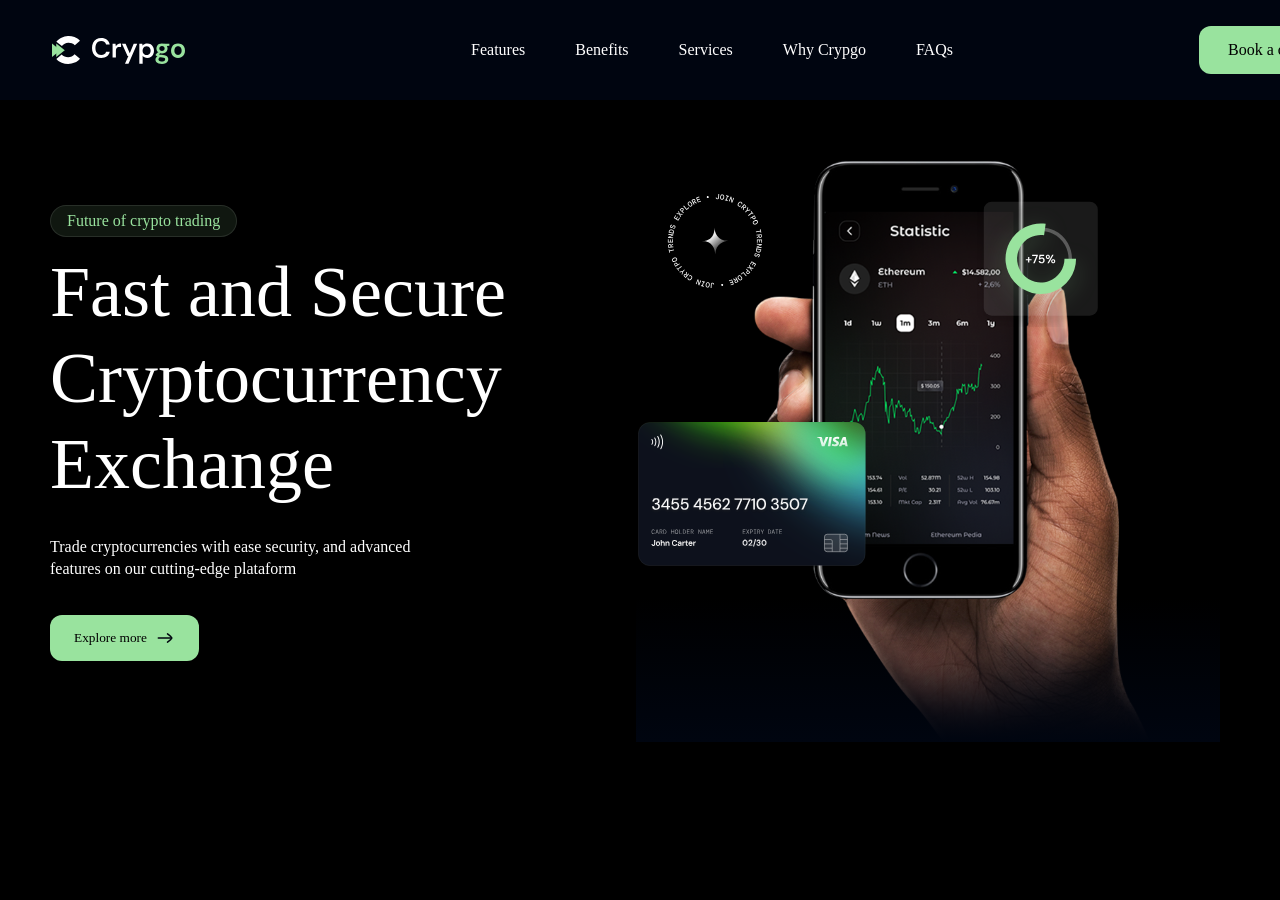
==== index.html @ 92fb756a "Firts commit" ====
<!DOCTYPE html>
<html lang="en">
<head>
    <meta charset="UTF-8">
    <meta name="viewport" content="width=device-width, initial-scale=1.0">
    <link rel="stylesheet" href="css/index.css">
    <link href="https://db.onlinewebfonts.com/c/8e0b31f0eee724ce98d62a064ea20dd0?family=DM+Sans+Medium" rel="stylesheet" type="text/css"/>
    <title>Document</title>
</head>
<body>
    <nav class="navbar">
        <div class="crypgo_logo">
            <img src="/assets/Logo.svg" alt="" srcset="">
        </div>
        <div class="nav_content">
            <ol>
                <li>Features</li>
                <li>Benefits</li>
                <li>Services</li>
                <li>Why Crypgo</li>
                <li>FAQs</li>
            </ol>
        </div>
        <div>
            <button class="nav_button">Book a call</button>
        </div>
    </nav>
    <section>
        <div class="left">
            <div class="info">
                <div class="badge">
                    <span>Future of crypto trading</span>
                </div>
                <span class="main_text">Fast and Secure <br/> Cryptocurrency <br/> Exchange </span>
                <p>Trade cryptocurrencies with ease security, and advanced <br/> features on our cutting-edge plataform</p>
            </div>
            <button class="left_button">
                Explore more <img src="assets/Right arrow.svg" alt="" srcset="">
            </button>
        </div>
            <div class="right">
                <img class="curve_text" src="assets/curve text.svg" alt="">
                <img class="visa_card" src="assets/Cart Gradient 2.svg" alt="">
                <img class="chart_circle" src="assets/Frame 34.svg" alt="">
    
                <div class="phone_wrapper">
                    <img class="phone" src="assets/Layer-51 2.svg" alt="">
                </div>
</div>
    </section>
</body>
</html>
---- css/index.css ----
body{
    margin:0;
    background-color: black;
    font-family: "DM Sans Medium";
}
.navbar{
    display: flex;
    align-items: center;
    justify-content: space-between; 
    height: 100px;
    max-width: 1300px;
    width: 100%;
    margin: 0 auto;
    background-color: #000510;
    padding: 0px 50px;
}
.crypgo_logo{
    height: 32px;
    width: 135px;

}
.nav_content{
    height: 19px;
    width: 443px;
    display: flex;
    justify-content: center;
    align-items: center;
}
.nav_button{
    height: 48px;
    width: 131px;
    padding: 13px 24px 13px 24px;
    background-color: #99e39e;
    border-radius: 12px;
    border: none;
    font-family: inherit;
    font-size: medium;
}
ol{
    display: flex;
    gap: 50px;
    list-style-type: none;
}
li{
    color: white;
    text-wrap: nowrap;
}
section{
    display: flex;
    align-items: center;
    justify-content: space-between;
    max-height: 654px;
    height: 100%;
    width: 100%;
    max-width: 1300px;
    margin: 0 auto;
}
.left{
    display: flex;
    flex-direction: column;
    align-items: flex-start;
    max-width: 588px;
    width: 100%;
    height: 100%;
    max-height: 445px;
    padding-top: 72px;
    padding-right: 50px;
    padding-left: 50px;
}
.info{
    display: flex;
    flex-direction: column;
    align-items: flex-start;
    gap: 12px;
}
.badge{
    padding-top: 6px;
    padding-right: 16px;
    padding-bottom: 6px;
    padding-left: 16px;
    gap: 8px;
    border-radius: 999px;
    border: 1px solid #FFFFFF1A;
    color: #99e39e;
    background-color: #99e39e1A ;

}
.main_text{
    color: white;
    font-weight: 500;
    font-style: Medium;
    font-size: 72px;
    line-height: 120%;
    letter-spacing: -0.6%;
}
p{
    color: white;
    font-weight: 400;
    font-style: 9pt Regular;
    font-size: 16px;
    line-height: 140%;
    letter-spacing: 0%;
    margin-bottom: 35px;
}
.left_button{
    display: flex;
    align-items: center;
    width: 178;
    height: 48;
    padding-top: 13px;
    padding-right: 24px;
    padding-bottom: 13px;
    padding-left: 24px;
    gap: 8px;
    border: none;
    border-radius: 12px;
    background-color: #99e39e;
    font-family: inherit;
    font-family: inherit;

}

.right {
    width: 100%;
    max-width: 584px;
    height: 582px; 
    position: relative;

}


.curve_text {
    position: absolute;
    top: 16%;
    left: -5%; 
    z-index: 2;
}

.visa_card {
    position: absolute;
    bottom: 20%;
    left: -10%; 
    z-index: 10; 
}

.chart_circle {
    position: absolute;
    top: 17%;
    right: 30%;
    z-index: 10; 
}

.phone_wrapper {
    position: absolute;
    display: flex;
    justify-content: center;
    align-items: center; 
    bottom: 0;
    right: 60px;
    top: 60px;
    height: 100%;
    width: 100%;
    z-index: 1; 
}

.phone {
    width: 100%;
    height: 100%;
    object-fit: cover; 
    object-position: bottom center; 
}


.phone_wrapper::after {
    position: absolute;
    content: '';
    height: 25%; 
    width: 100%;
    bottom: 0;
    background: linear-gradient(to top, #000510, transparent);
    z-index: 5; 
}
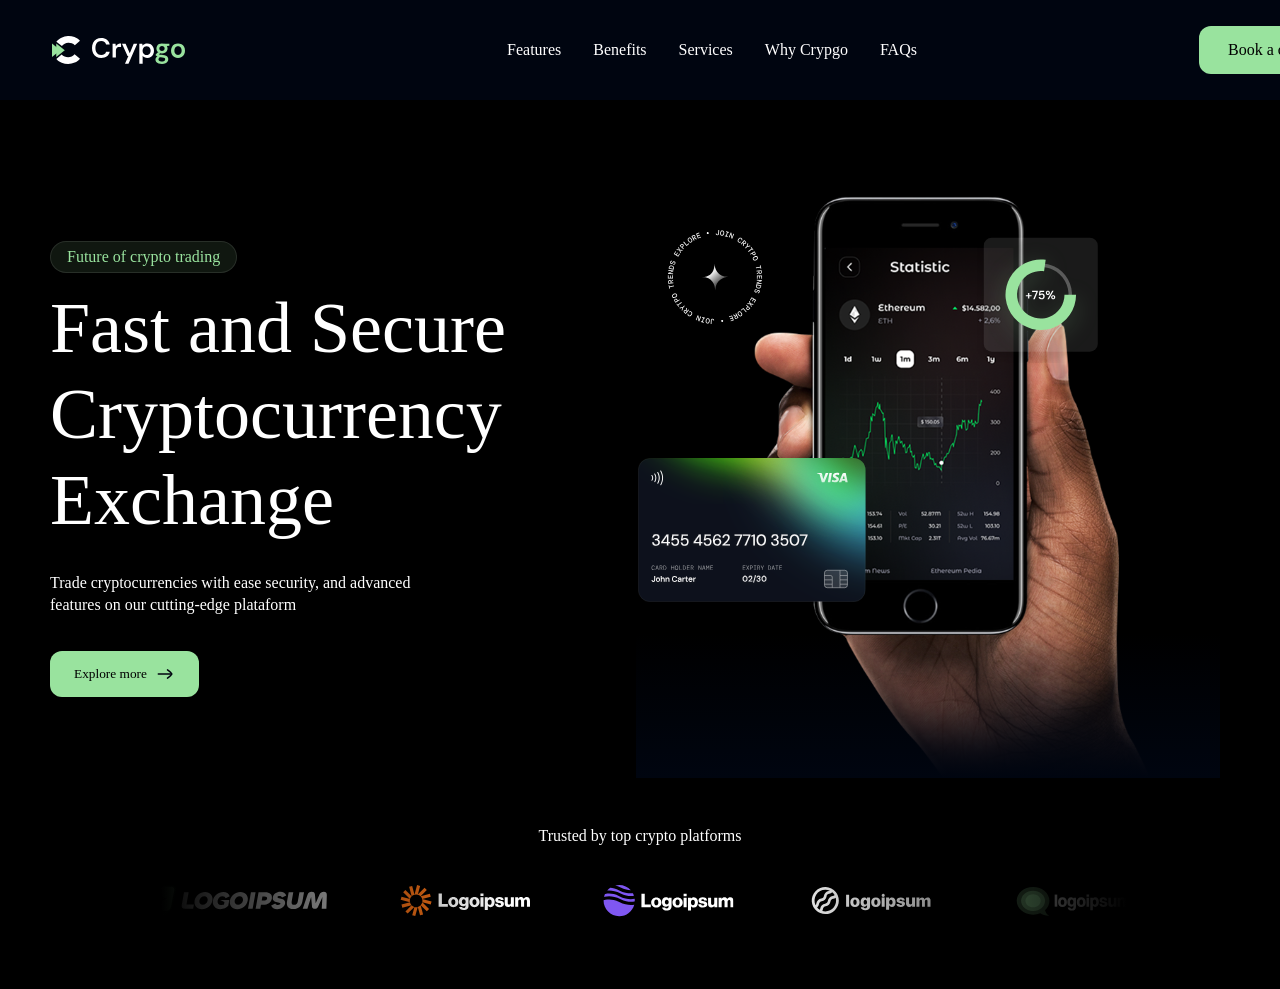
==== commit 281dffea: "feat: add logo" ====
--- a/index.html
+++ b/index.html
@@ -46,7 +46,19 @@
                 <div class="phone_wrapper">
                     <img class="phone" src="assets/Layer-51 2.svg" alt="">
                 </div>
-</div>
+            </div>
     </section>
+    <div class="trusted">
+        <div class="logo">
+            <span>Trusted by top crypto platforms</span>
+            <div class="logo_container">
+                <img class="logo_size fipsum" src="assets/Frame.svg" alt="" srcset="">
+                <img class="logo_size" src="assets/logo-55.svg" alt="" srcset="">
+                <img class="logo_size" src="assets/logo-51.svg" alt="">
+                <img class="logo_size" src="assets/logo-7.svg" alt="">
+                <img class="logo_size" src="assets/logo-28.svg" alt="" srcset="">
+            </div>
+        </div>
+    </div>
 </body>
 </html>
--- a/css/index.css
+++ b/css/index.css
@@ -38,7 +38,7 @@
 }
 ol{
     display: flex;
-    gap: 50px;
+    gap: 32px;
     list-style-type: none;
 }
 li{
@@ -49,7 +49,7 @@
     display: flex;
     align-items: center;
     justify-content: space-between;
-    max-height: 654px;
+    min-height: 654px;
     height: 100%;
     width: 100%;
     max-width: 1300px;
@@ -179,4 +179,70 @@
     bottom: 0;
     background: linear-gradient(to top, #000510, transparent);
     z-index: 5; 
+}
+.trusted{
+    width: 100%;
+    gap: 32px;
+    padding-top: 72px;
+    padding-bottom: 72px;
+    margin: 0 auto;
+}
+.logo{
+    display: flex;
+    justify-content: center;
+    align-items: center;
+    flex-direction: column;
+    width: 100%;
+    gap: 40px;
+
+}
+.logo span {
+    color: white;
+    font-weight: 500;
+    font-style: Medium;
+    font-size: 16px;
+    line-height: 120%;
+    letter-spacing: -2%;
+
+}
+.logo_size{
+    width: 131px;
+    height: 32px;
+
+}
+.logo_size.fipsum{
+    width: 187.31707763671875px;
+    height: 32px;
+}
+.logo_container{
+    display: flex;
+    justify-content: center;
+    align-items: center;
+    position: relative;
+    max-width: 1300px;
+    width: 100%;
+    height: 32px;
+    gap: 72px;
+}
+.logo_container::before{
+    content: '';
+    position: absolute;
+    top: 0;
+    bottom: 0;
+    left: 0;
+    width: 40%;
+    pointer-events: none;
+    z-index: 2;
+    background: linear-gradient(to right, #000000 0%, #000000 31.5%, transparent 100%);
+}
+.logo_container::after{
+    content: '';
+    position: absolute;
+    top: 0;
+    bottom: 0;
+    right: 0;
+    width: 40%;
+    pointer-events: none;
+    z-index: 2;
+    background: linear-gradient(to left, #000000 0%, #000000 30%, transparent 100%);
 }
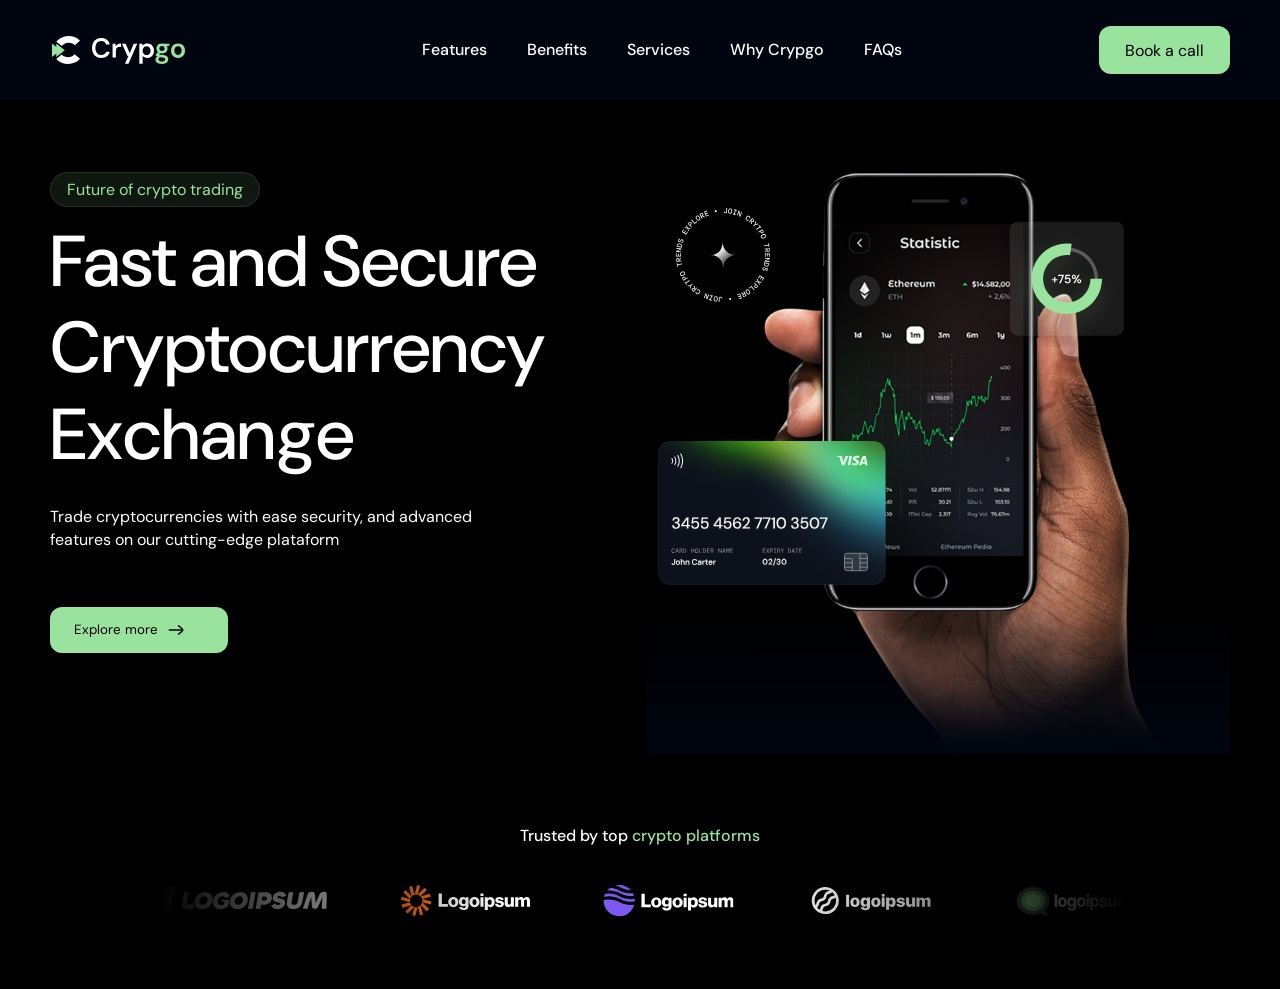
==== commit 4279a6e0: "chore:elemnts centered" ====
--- a/index.html
+++ b/index.html
@@ -4,7 +4,7 @@
     <meta charset="UTF-8">
     <meta name="viewport" content="width=device-width, initial-scale=1.0">
     <link rel="stylesheet" href="css/index.css">
-    <link href="https://db.onlinewebfonts.com/c/8e0b31f0eee724ce98d62a064ea20dd0?family=DM+Sans+Medium" rel="stylesheet" type="text/css"/>
+    <link href="https://fonts.googleapis.com/css2?family=DM+Sans:opsz,wght@9..40,500&display=swap" rel="stylesheet">
     <title>Document</title>
 </head>
 <body>
@@ -50,7 +50,7 @@
     </section>
     <div class="trusted">
         <div class="logo">
-            <span>Trusted by top crypto platforms</span>
+            <span class="white_text">Trusted by top <span class="green_text">crypto platforms</span></span>
             <div class="logo_container">
                 <img class="logo_size fipsum" src="assets/Frame.svg" alt="" srcset="">
                 <img class="logo_size" src="assets/logo-55.svg" alt="" srcset="">
--- a/css/index.css
+++ b/css/index.css
@@ -1,7 +1,10 @@
+*{
+    box-sizing: border-box;
+}
 body{
     margin:0;
     background-color: black;
-    font-family: "DM Sans Medium";
+    font-family: "DM Sans";
 }
 .navbar{
     display: flex;
@@ -38,22 +41,30 @@
 }
 ol{
     display: flex;
-    gap: 32px;
     list-style-type: none;
 }
 li{
     color: white;
     text-wrap: nowrap;
+    margin: 20px;
+    font-family: DM Sans;
+font-weight: 500;
+font-style: Medium;
+font-size: 16px;
+leading-trim: NONE;
+line-height: 120%;
+letter-spacing: -2%;
+
 }
 section{
     display: flex;
-    align-items: center;
     justify-content: space-between;
     min-height: 654px;
-    height: 100%;
+    height: 654px;
     width: 100%;
     max-width: 1300px;
     margin: 0 auto;
+    padding: 72px 50px 0px 50px;
 }
 .left{
     display: flex;
@@ -63,9 +74,7 @@
     width: 100%;
     height: 100%;
     max-height: 445px;
-    padding-top: 72px;
-    padding-right: 50px;
-    padding-left: 50px;
+    gap: 40px;
 }
 .info{
     display: flex;
@@ -100,13 +109,12 @@
     font-size: 16px;
     line-height: 140%;
     letter-spacing: 0%;
-    margin-bottom: 35px;
 }
 .left_button{
     display: flex;
     align-items: center;
-    width: 178;
-    height: 48;
+    width: 178px;
+    height: 48px;
     padding-top: 13px;
     padding-right: 24px;
     padding-bottom: 13px;
@@ -131,22 +139,22 @@
 
 .curve_text {
     position: absolute;
-    top: 16%;
-    left: -5%; 
+    top: 6%;
+    left: 5%; 
     z-index: 2;
 }
 
 .visa_card {
     position: absolute;
-    bottom: 20%;
-    left: -10%; 
+    bottom: 29%;
+    left: 2%; 
     z-index: 10; 
 }
 
 .chart_circle {
     position: absolute;
-    top: 17%;
-    right: 30%;
+    top: 8%;
+    right: 17%;
     z-index: 10; 
 }
 
@@ -155,9 +163,7 @@
     display: flex;
     justify-content: center;
     align-items: center; 
-    bottom: 0;
-    right: 60px;
-    top: 60px;
+
     height: 100%;
     width: 100%;
     z-index: 1; 
@@ -196,7 +202,7 @@
     gap: 40px;
 
 }
-.logo span {
+.logo .white_text{
     color: white;
     font-weight: 500;
     font-style: Medium;
@@ -245,4 +251,7 @@
     pointer-events: none;
     z-index: 2;
     background: linear-gradient(to left, #000000 0%, #000000 30%, transparent 100%);
+}
+.green_text{
+    color: #99e39e;
 }
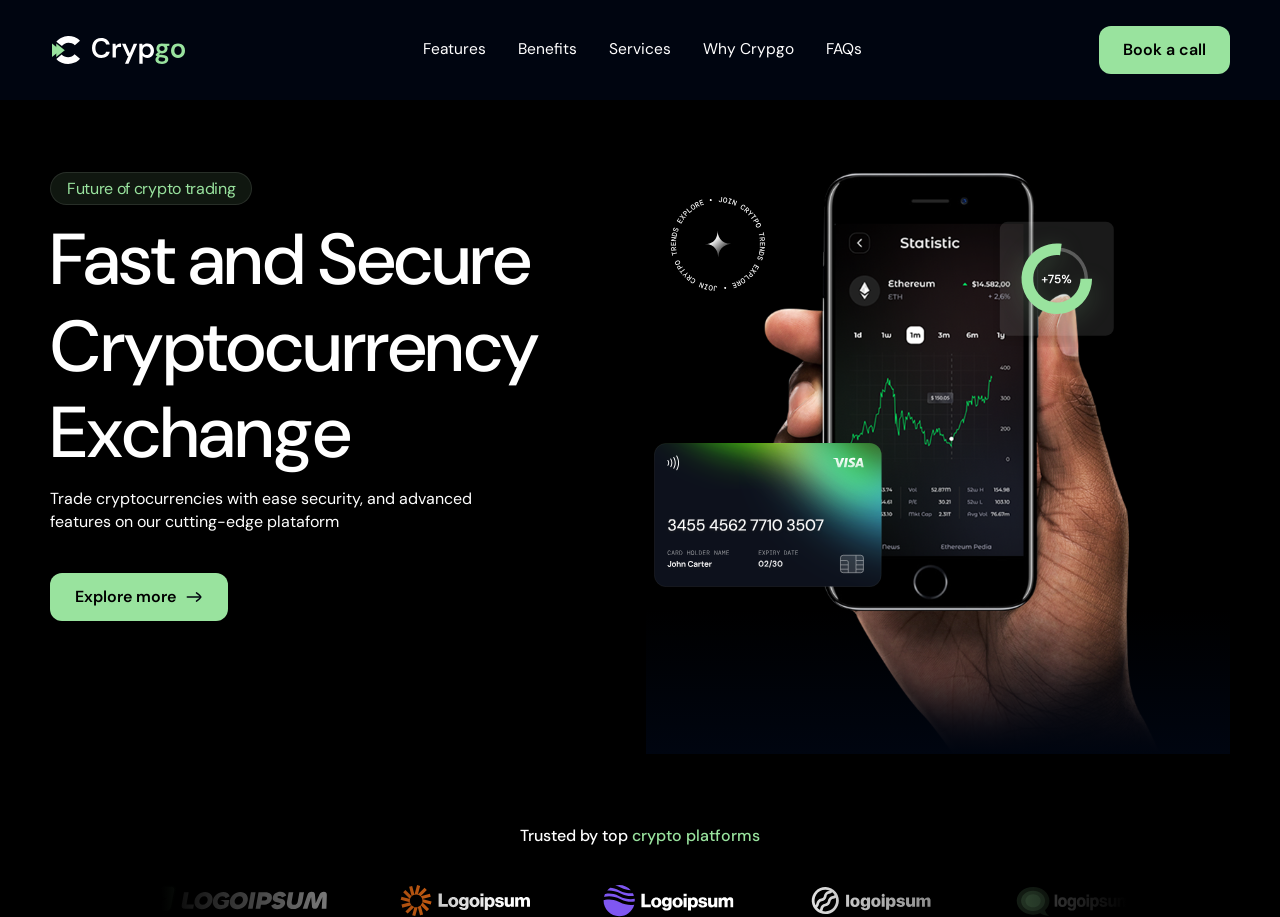
==== commit a498d939: "fix: margin,gap,flex ...etc" ====
--- a/index.html
+++ b/index.html
@@ -4,7 +4,7 @@
     <meta charset="UTF-8">
     <meta name="viewport" content="width=device-width, initial-scale=1.0">
     <link rel="stylesheet" href="css/index.css">
-    <link href="https://fonts.googleapis.com/css2?family=DM+Sans:opsz,wght@9..40,500&display=swap" rel="stylesheet">
+    <link href="https://fonts.googleapis.com/css2?family=DM+Sans:wght@400;500;600&display=swap" rel="stylesheet">
     <title>Document</title>
 </head>
 <body>
@@ -14,11 +14,11 @@
         </div>
         <div class="nav_content">
             <ol>
-                <li>Features</li>
-                <li>Benefits</li>
-                <li>Services</li>
-                <li>Why Crypgo</li>
-                <li>FAQs</li>
+                <li class="nav_item">Features</li>
+                <li class="nav_item">Benefits</li>
+                <li class="nav_item">Services</li>
+                <li class="nav_item">Why Crypgo</li>
+                <li class="nav_item">FAQs</li>
             </ol>
         </div>
         <div>
--- a/css/index.css
+++ b/css/index.css
@@ -1,3 +1,4 @@
+
 *{
     box-sizing: border-box;
 }
@@ -24,9 +25,9 @@
 }
 .nav_content{
     height: 19px;
-    width: 443px;
-    display: flex;
-    justify-content: center;
+    width: auto;
+    display: flex;
+    justify-content: space-between;
     align-items: center;
 }
 .nav_button{
@@ -36,25 +37,30 @@
     background-color: #99e39e;
     border-radius: 12px;
     border: none;
-    font-family: inherit;
-    font-size: medium;
+    font-family: 'DM Sans', sans-serif;
+    font-weight: 600;      
+    font-size: 16px;
+    line-height: 1.4;      
+    letter-spacing: 0px;  
+    color: #000000; 
 }
 ol{
     display: flex;
     list-style-type: none;
-}
-li{
-    color: white;
-    text-wrap: nowrap;
-    margin: 20px;
-    font-family: DM Sans;
-font-weight: 500;
-font-style: Medium;
-font-size: 16px;
-leading-trim: NONE;
-line-height: 120%;
-letter-spacing: -2%;
-
+    margin: 0;
+    padding: 0;
+    gap: 32px;  
+}
+.nav_item {
+    font-family: 'DM Sans', sans-serif;
+    font-weight: 400;      
+    font-size: 15.5px;
+    line-height: 1.4;      
+    letter-spacing: normal;  
+    color: white;
+    list-style: none;
+         
+      
 }
 section{
     display: flex;
@@ -81,8 +87,14 @@
     flex-direction: column;
     align-items: flex-start;
     gap: 12px;
+    
 }
 .badge{
+    font-family: inherit;
+    font-weight: 400;
+    font-size: 15.px;
+    letter-spacing: -0.02em;
+    line-height: 1.2;
     padding-top: 6px;
     padding-right: 16px;
     padding-bottom: 6px;
@@ -97,35 +109,38 @@
 .main_text{
     color: white;
     font-weight: 500;
-    font-style: Medium;
+    line-height: 1.2;
     font-size: 72px;
-    line-height: 120%;
-    letter-spacing: -0.6%;
+    letter-spacing: -0.006em;
 }
 p{
     color: white;
     font-weight: 400;
-    font-style: 9pt Regular;
-    font-size: 16px;
-    line-height: 140%;
+    font-size: 16px;
+    line-height: 1.4;
     letter-spacing: 0%;
-}
-.left_button{
-    display: flex;
-    align-items: center;
+    margin: 0;
+}
+.left_button {
+    display: flex;
+    align-items: center;
+    justify-content: center; 
+    gap: 8px;
+    border: none;
+    border-radius: 12px;
+    background-color: #99e39e;
+    font-family: 'DM Sans', sans-serif;
+    font-weight: 600;      
+    font-size: 16px;
+    line-height: 1.4;      
+    letter-spacing: 0px;  
+    color: #000000;     
     width: 178px;
     height: 48px;
     padding-top: 13px;
     padding-right: 24px;
     padding-bottom: 13px;
     padding-left: 24px;
-    gap: 8px;
-    border: none;
-    border-radius: 12px;
-    background-color: #99e39e;
-    font-family: inherit;
-    font-family: inherit;
-
 }
 
 .right {
@@ -139,22 +154,22 @@
 
 .curve_text {
     position: absolute;
-    top: 6%;
-    left: 5%; 
+    top: 24px;
+    left: 24px; 
     z-index: 2;
 }
 
 .visa_card {
     position: absolute;
-    bottom: 29%;
-    left: 2%; 
+    top: 270.85px;
+    left: 8px; 
     z-index: 10; 
 }
 
 .chart_circle {
     position: absolute;
     top: 8%;
-    right: 17%;
+    right: 18.7%;
     z-index: 10; 
 }
 
@@ -190,7 +205,6 @@
     width: 100%;
     gap: 32px;
     padding-top: 72px;
-    padding-bottom: 72px;
     margin: 0 auto;
 }
 .logo{
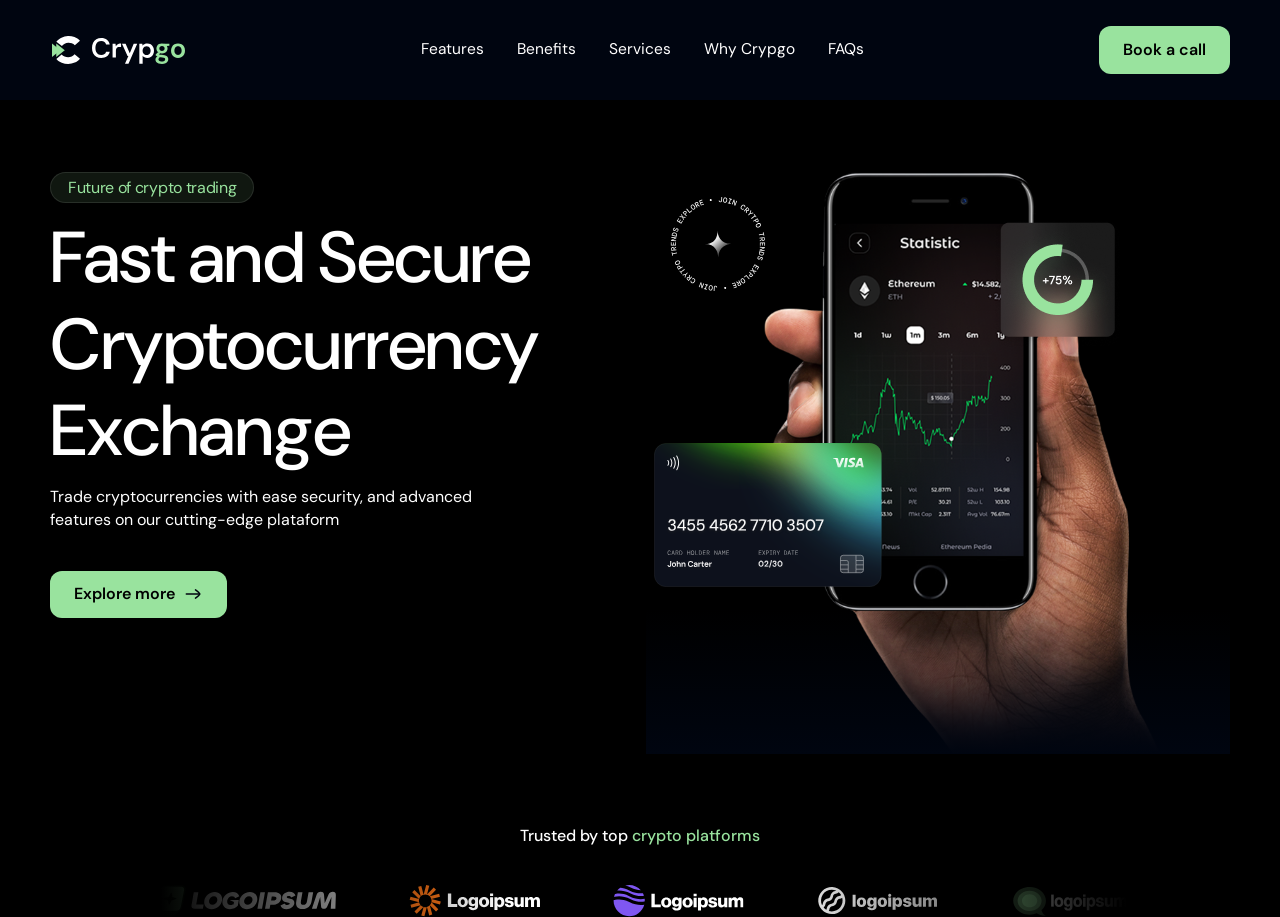
==== commit cb8c7975: "feat: mobile version on progress" ====
--- a/index.html
+++ b/index.html
@@ -4,26 +4,27 @@
     <meta charset="UTF-8">
     <meta name="viewport" content="width=device-width, initial-scale=1.0">
     <link rel="stylesheet" href="css/index.css">
+    <link rel="icon" type="image/x-icon" href="assets/Logo_C.ico">
     <link href="https://fonts.googleapis.com/css2?family=DM+Sans:wght@400;500;600&display=swap" rel="stylesheet">
-    <title>Document</title>
+    <title>Crypgo</title>
 </head>
 <body>
     <nav class="navbar">
         <div class="crypgo_logo">
             <img src="/assets/Logo.svg" alt="" srcset="">
         </div>
-        <div class="nav_content">
-            <ol>
-                <li class="nav_item">Features</li>
-                <li class="nav_item">Benefits</li>
-                <li class="nav_item">Services</li>
-                <li class="nav_item">Why Crypgo</li>
-                <li class="nav_item">FAQs</li>
-            </ol>
-        </div>
-        <div>
-            <button class="nav_button">Book a call</button>
-        </div>
+        <ol>
+            <li class="nav_item">Features</li>
+            <li class="nav_item">Benefits</li>
+            <li class="nav_item">Services</li>
+            <li class="nav_item">Why Crypgo</li>
+            <li class="nav_item">FAQs</li>
+        </ol>
+
+        
+        <button class="nav_button">Book a call</button>
+        <img src="/assets/menu.png" alt="" srcset="" class="burguer-menu">
+        
     </nav>
     <section>
         <div class="left">
@@ -41,7 +42,7 @@
             <div class="right">
                 <img class="curve_text" src="assets/curve text.svg" alt="">
                 <img class="visa_card" src="assets/Cart Gradient 2.svg" alt="">
-                <img class="chart_circle" src="assets/Frame 34.svg" alt="">
+                <img class="chart_circle" src="assets/Frame 34.png" alt="">
     
                 <div class="phone_wrapper">
                     <img class="phone" src="assets/Layer-51 2.svg" alt="">
--- a/css/index.css
+++ b/css/index.css
@@ -1,9 +1,10 @@
 
 *{
     box-sizing: border-box;
+    margin:0;
+    padding: 0;
 }
 body{
-    margin:0;
     background-color: black;
     font-family: "DM Sans";
 }
@@ -23,15 +24,12 @@
     width: 135px;
 
 }
-.nav_content{
-    height: 19px;
-    width: auto;
-    display: flex;
-    justify-content: space-between;
-    align-items: center;
-}
+
+.crypgo_logo img {
+    display: block;
+}
+
 .nav_button{
-    height: 48px;
     width: 131px;
     padding: 13px 24px 13px 24px;
     background-color: #99e39e;
@@ -43,13 +41,19 @@
     line-height: 1.4;      
     letter-spacing: 0px;  
     color: #000000; 
+    cursor: pointer;
+}
+.nav_button:hover{
+    background-color: #65c76c;
 }
 ol{
-    display: flex;
+    width: 443px;
+    display: flex;
+    align-items: center;
+    justify-content: space-between;
     list-style-type: none;
     margin: 0;
     padding: 0;
-    gap: 32px;  
 }
 .nav_item {
     font-family: 'DM Sans', sans-serif;
@@ -59,9 +63,14 @@
     letter-spacing: normal;  
     color: white;
     list-style: none;
+    cursor: pointer;
          
       
 }
+.nav_item:hover{
+    color:#99e39e
+}
+
 section{
     display: flex;
     justify-content: space-between;
@@ -95,10 +104,10 @@
     font-size: 15.px;
     letter-spacing: -0.02em;
     line-height: 1.2;
-    padding-top: 6px;
-    padding-right: 16px;
-    padding-bottom: 6px;
-    padding-left: 16px;
+    padding-top: 5px;
+    padding-right: 17px;
+    padding-bottom: 5px;
+    padding-left: 17px;
     gap: 8px;
     border-radius: 999px;
     border: 1px solid #FFFFFF1A;
@@ -107,6 +116,7 @@
 
 }
 .main_text{
+    display: block;
     color: white;
     font-weight: 500;
     line-height: 1.2;
@@ -135,12 +145,11 @@
     line-height: 1.4;      
     letter-spacing: 0px;  
     color: #000000;     
-    width: 178px;
-    height: 48px;
-    padding-top: 13px;
-    padding-right: 24px;
-    padding-bottom: 13px;
-    padding-left: 24px;
+    padding: 12px 24px;
+    cursor: pointer;
+}
+.left_button:hover{
+    background-color: #65c76c;
 }
 
 .right {
@@ -168,8 +177,8 @@
 
 .chart_circle {
     position: absolute;
-    top: 8%;
-    right: 18.7%;
+    top: 48px;
+    left: 348px;
     z-index: 10; 
 }
 
@@ -202,8 +211,8 @@
     z-index: 5; 
 }
 .trusted{
-    width: 100%;
-    gap: 32px;
+    max-width: 1300px;
+    width: 100%;
     padding-top: 72px;
     margin: 0 auto;
 }
@@ -226,8 +235,10 @@
 
 }
 .logo_size{
-    width: 131px;
+    width: auto;
     height: 32px;
+    margin: 0;
+    padding: 0;
 
 }
 .logo_size.fipsum{
@@ -243,6 +254,7 @@
     width: 100%;
     height: 32px;
     gap: 72px;
+    margin: 0 auto;
 }
 .logo_container::before{
     content: '';
@@ -268,4 +280,88 @@
 }
 .green_text{
     color: #99e39e;
-}+}
+.burguer-menu{
+    display: none;
+}
+
+@media ( width <= 768px) {
+    body{
+        overflow-x: hidden;
+    }
+    .navbar{
+        padding: 16px;
+    }
+
+    ol, .nav_button{
+        display: none;
+    }
+    .burguer-menu{
+        display: block;
+        height: 20px;
+        width: 30px;
+    }
+    
+    section{
+        flex-direction: column;
+        padding: 20px 50px;
+    }
+    .left, .right{
+        width: 100%;
+    }
+    .right{
+        position: relative;
+        display: flex;
+        height: 400px;
+        flex-direction: column;
+        align-items: center;
+        gap: 24px;
+        margin-top: 20px;
+    }
+    .visa_card{
+        position: relative;
+        top: 40px;
+        bottom: 0;
+        left: -20px;
+        right: auto;
+        scale: 150%;
+    }
+    .chart_circle{
+        position: relative;
+        top: -180px;
+        bottom: 0;
+        left: 130px;
+        right: 0
+    }
+    .curve_text{
+        position: relative;
+        top: 70px ;
+        bottom: 80px;
+        left: auto;
+        right: 70px;
+        scale: 170%;
+        z-index: 1;
+    }
+    .phone_wrapper{
+        display: none;
+    }
+    .phone{
+        display: none;
+    }
+    .main_text{
+        font-size: 48px;
+        line-height: 1.1;
+    }
+    .logo_container{
+        display: flex;
+        flex-wrap: wrap;
+        gap: 16px;
+        max-width: 100%;
+        width: 100%;
+    }
+    .trusted{
+        margin-top: 100px;
+    }
+
+  
+}
